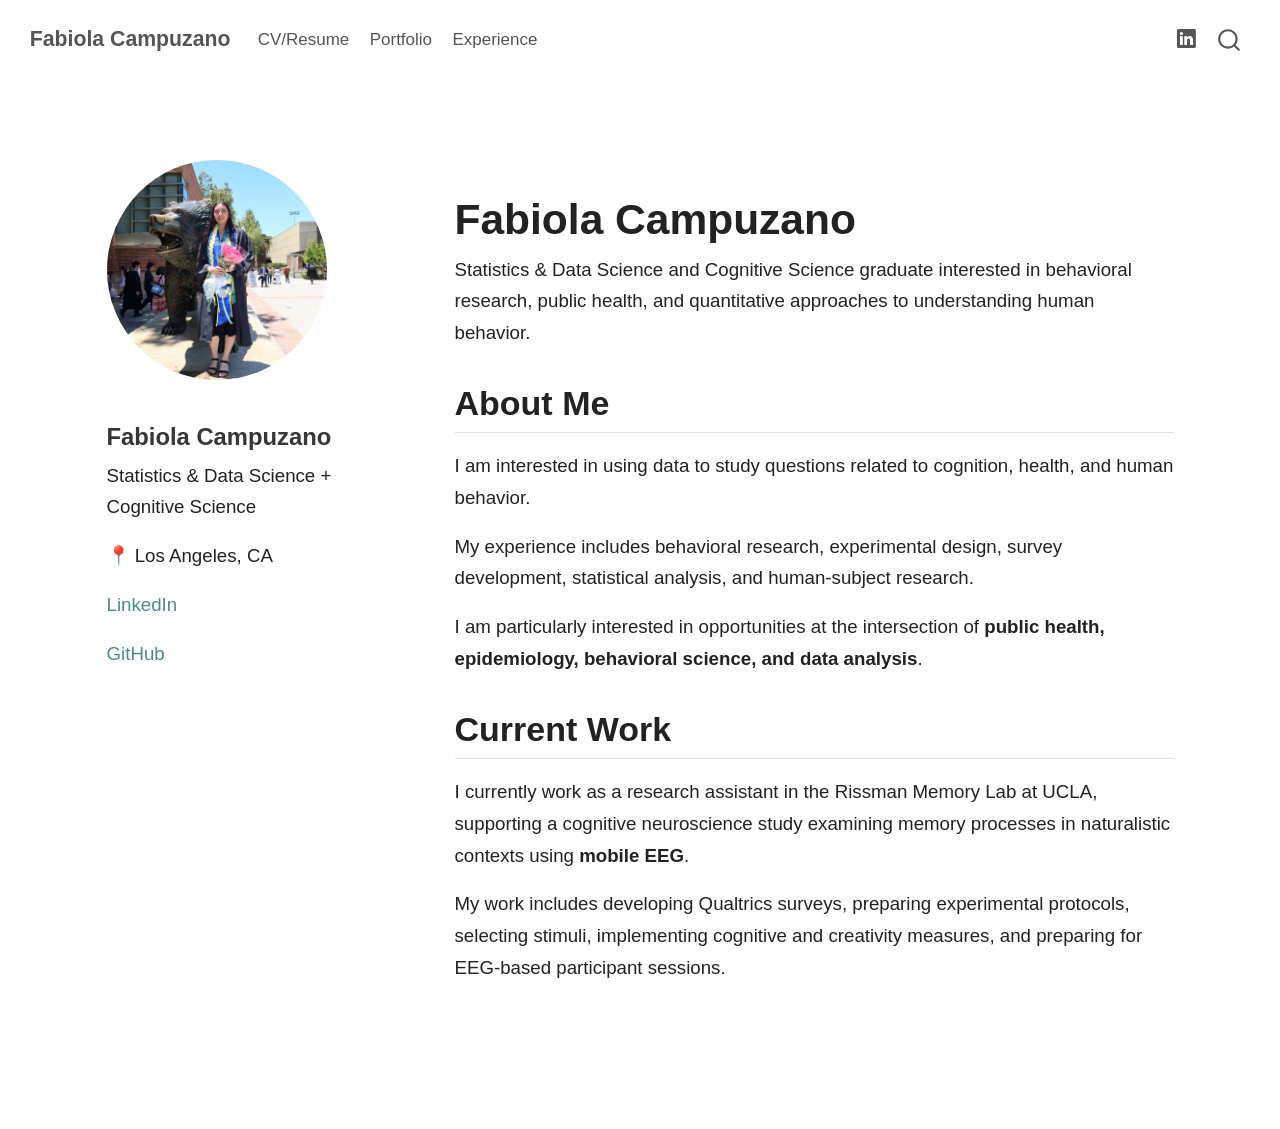
==== docs/index.html @ 4faf9474 "Publish portfolio website" ====
<!DOCTYPE html>
<html xmlns="http://www.w3.org/1999/xhtml" lang="en" xml:lang="en"><head>

<meta charset="utf-8">
<meta name="generator" content="quarto-1.8.27">

<meta name="viewport" content="width=device-width, initial-scale=1.0, user-scalable=yes">


<title>Fabiola Campuzano</title>
<style>
code{white-space: pre-wrap;}
span.smallcaps{font-variant: small-caps;}
div.columns{display: flex; gap: min(4vw, 1.5em);}
div.column{flex: auto; overflow-x: auto;}
div.hanging-indent{margin-left: 1.5em; text-indent: -1.5em;}
ul.task-list{list-style: none;}
ul.task-list li input[type="checkbox"] {
  width: 0.8em;
  margin: 0 0.8em 0.2em -1em; /* quarto-specific, see https://github.com/quarto-dev/quarto-cli/issues/4556 */ 
  vertical-align: middle;
}
</style>


<script src="site_libs/quarto-nav/quarto-nav.js"></script>
<script src="site_libs/quarto-nav/headroom.min.js"></script>
<script src="site_libs/clipboard/clipboard.min.js"></script>
<script src="site_libs/quarto-search/autocomplete.umd.js"></script>
<script src="site_libs/quarto-search/fuse.min.js"></script>
<script src="site_libs/quarto-search/quarto-search.js"></script>
<meta name="quarto:offset" content="./">
<script src="site_libs/quarto-html/quarto.js" type="module"></script>
<script src="site_libs/quarto-html/tabsets/tabsets.js" type="module"></script>
<script src="site_libs/quarto-html/axe/axe-check.js" type="module"></script>
<script src="site_libs/quarto-html/popper.min.js"></script>
<script src="site_libs/quarto-html/tippy.umd.min.js"></script>
<script src="site_libs/quarto-html/anchor.min.js"></script>
<link href="site_libs/quarto-html/tippy.css" rel="stylesheet">
<link href="site_libs/quarto-html/quarto-syntax-highlighting-ed96de9b727972fe78a7b5d16c58bf87.css" rel="stylesheet" id="quarto-text-highlighting-styles">
<script src="site_libs/bootstrap/bootstrap.min.js"></script>
<link href="site_libs/bootstrap/bootstrap-icons.css" rel="stylesheet">
<link href="site_libs/bootstrap/bootstrap-5b4ad623e5705c0698d39aec6f10cf02.min.css" rel="stylesheet" append-hash="true" id="quarto-bootstrap" data-mode="light">
<script id="quarto-search-options" type="application/json">{
  "location": "navbar",
  "copy-button": false,
  "collapse-after": 3,
  "panel-placement": "end",
  "type": "overlay",
  "limit": 50,
  "keyboard-shortcut": [
    "f",
    "/",
    "s"
  ],
  "show-item-context": false,
  "language": {
    "search-no-results-text": "No results",
    "search-matching-documents-text": "matching documents",
    "search-copy-link-title": "Copy link to search",
    "search-hide-matches-text": "Hide additional matches",
    "search-more-match-text": "more match in this document",
    "search-more-matches-text": "more matches in this document",
    "search-clear-button-title": "Clear",
    "search-text-placeholder": "",
    "search-detached-cancel-button-title": "Cancel",
    "search-submit-button-title": "Submit",
    "search-label": "Search"
  }
}</script>


<link rel="stylesheet" href="styles.css">
</head>

<body class="nav-fixed quarto-light">

<div id="quarto-search-results"></div>
  <header id="quarto-header" class="headroom fixed-top">
    <nav class="navbar navbar-expand-lg " data-bs-theme="dark">
      <div class="navbar-container container-fluid">
      <div class="navbar-brand-container mx-auto">
    <a class="navbar-brand" href="./index.html">
    <span class="navbar-title">Fabiola Campuzano</span>
    </a>
  </div>
            <div id="quarto-search" class="" title="Search"></div>
          <button class="navbar-toggler" type="button" data-bs-toggle="collapse" data-bs-target="#navbarCollapse" aria-controls="navbarCollapse" role="menu" aria-expanded="false" aria-label="Toggle navigation" onclick="if (window.quartoToggleHeadroom) { window.quartoToggleHeadroom(); }">
  <span class="navbar-toggler-icon"></span>
</button>
          <div class="collapse navbar-collapse" id="navbarCollapse">
            <ul class="navbar-nav navbar-nav-scroll me-auto">
  <li class="nav-item">
    <a class="nav-link" href="./files/fabiola_campuzano_resume.pdf"> 
<span class="menu-text">CV/Resume</span></a>
  </li>  
  <li class="nav-item">
    <a class="nav-link" href="./projects.html"> 
<span class="menu-text">Portfolio</span></a>
  </li>  
  <li class="nav-item">
    <a class="nav-link" href="./experience.html"> 
<span class="menu-text">Experience</span></a>
  </li>  
</ul>
            <ul class="navbar-nav navbar-nav-scroll ms-auto">
  <li class="nav-item compact">
    <a class="nav-link" href="./www.linkedin.com/in/fabiolacampuzano"> <i class="bi bi-linkedin" role="img">
</i> 
<span class="menu-text"></span></a>
  </li>  
</ul>
          </div> <!-- /navcollapse -->
            <div class="quarto-navbar-tools">
</div>
      </div> <!-- /container-fluid -->
    </nav>
</header>
<!-- content -->
<div id="quarto-content" class="quarto-container page-columns page-rows-contents page-layout-full page-navbar">
<!-- sidebar -->
<!-- margin-sidebar -->
    
<!-- main -->
<main class="content column-page" id="quarto-document-content"><header id="title-block-header" class="quarto-title-block"></header>




<div class="profile-layout">
<div class="profile-sidebar">
<p><img src="profile.JPG" class="profile-image img-fluid"></p>
<section id="fabiola-campuzano" class="level3">
<h3 class="anchored" data-anchor-id="fabiola-campuzano">Fabiola Campuzano</h3>
<p>Statistics &amp; Data Science + Cognitive Science</p>
<p>📍 Los Angeles, CA</p>
<p><a href="www.linkedin.com/in/fabiolacampuzano">LinkedIn</a></p>
<p><a href="https://github.com/fabiolacampuzano">GitHub</a></p>
</section>
</div>
<section id="fabiola-campuzano-1" class="level1 profile-main">
<h1>Fabiola Campuzano</h1>
<p>Statistics &amp; Data Science and Cognitive Science graduate interested in behavioral research, public health, and quantitative approaches to understanding human behavior.</p>
<section id="about-me" class="level2">
<h2 class="anchored" data-anchor-id="about-me">About Me</h2>
<p>I am interested in using data to study questions related to cognition, health, and human behavior.</p>
<p>My experience includes behavioral research, experimental design, survey development, statistical analysis, and human-subject research.</p>
<p>I am particularly interested in opportunities at the intersection of <strong>public health, epidemiology, behavioral science, and data analysis</strong>.</p>
</section>
<section id="current-work" class="level2">
<h2 class="anchored" data-anchor-id="current-work">Current Work</h2>
<p>I currently work as a research assistant in the Rissman Memory Lab at UCLA, supporting a cognitive neuroscience study examining memory processes in naturalistic contexts using <strong>mobile EEG</strong>.</p>
<p>My work includes developing Qualtrics surveys, preparing experimental protocols, selecting stimuli, implementing cognitive and creativity measures, and preparing for EEG-based participant sessions.</p>
</section>
</section>
</div>



</main> <!-- /main -->
<script id="quarto-html-after-body" type="application/javascript">
  window.document.addEventListener("DOMContentLoaded", function (event) {
    const icon = "";
    const anchorJS = new window.AnchorJS();
    anchorJS.options = {
      placement: 'right',
      icon: icon
    };
    anchorJS.add('.anchored');
    const isCodeAnnotation = (el) => {
      for (const clz of el.classList) {
        if (clz.startsWith('code-annotation-')) {                     
          return true;
        }
      }
      return false;
    }
    const onCopySuccess = function(e) {
      // button target
      const button = e.trigger;
      // don't keep focus
      button.blur();
      // flash "checked"
      button.classList.add('code-copy-button-checked');
      var currentTitle = button.getAttribute("title");
      button.setAttribute("title", "Copied!");
      let tooltip;
      if (window.bootstrap) {
        button.setAttribute("data-bs-toggle", "tooltip");
        button.setAttribute("data-bs-placement", "left");
        button.setAttribute("data-bs-title", "Copied!");
        tooltip = new bootstrap.Tooltip(button, 
          { trigger: "manual", 
            customClass: "code-copy-button-tooltip",
            offset: [0, -8]});
        tooltip.show();    
      }
      setTimeout(function() {
        if (tooltip) {
          tooltip.hide();
          button.removeAttribute("data-bs-title");
          button.removeAttribute("data-bs-toggle");
          button.removeAttribute("data-bs-placement");
        }
        button.setAttribute("title", currentTitle);
        button.classList.remove('code-copy-button-checked');
      }, 1000);
      // clear code selection
      e.clearSelection();
    }
    const getTextToCopy = function(trigger) {
      const outerScaffold = trigger.parentElement.cloneNode(true);
      const codeEl = outerScaffold.querySelector('code');
      for (const childEl of codeEl.children) {
        if (isCodeAnnotation(childEl)) {
          childEl.remove();
        }
      }
      return codeEl.innerText;
    }
    const clipboard = new window.ClipboardJS('.code-copy-button:not([data-in-quarto-modal])', {
      text: getTextToCopy
    });
    clipboard.on('success', onCopySuccess);
    if (window.document.getElementById('quarto-embedded-source-code-modal')) {
      const clipboardModal = new window.ClipboardJS('.code-copy-button[data-in-quarto-modal]', {
        text: getTextToCopy,
        container: window.document.getElementById('quarto-embedded-source-code-modal')
      });
      clipboardModal.on('success', onCopySuccess);
    }
      var localhostRegex = new RegExp(/^(?:http|https):\/\/localhost\:?[0-9]*\//);
      var mailtoRegex = new RegExp(/^mailto:/);
        var filterRegex = new RegExp('/' + window.location.host + '/');
      var isInternal = (href) => {
          return filterRegex.test(href) || localhostRegex.test(href) || mailtoRegex.test(href);
      }
      // Inspect non-navigation links and adorn them if external
     var links = window.document.querySelectorAll('a[href]:not(.nav-link):not(.navbar-brand):not(.toc-action):not(.sidebar-link):not(.sidebar-item-toggle):not(.pagination-link):not(.no-external):not([aria-hidden]):not(.dropdown-item):not(.quarto-navigation-tool):not(.about-link)');
      for (var i=0; i<links.length; i++) {
        const link = links[i];
        if (!isInternal(link.href)) {
          // undo the damage that might have been done by quarto-nav.js in the case of
          // links that we want to consider external
          if (link.dataset.originalHref !== undefined) {
            link.href = link.dataset.originalHref;
          }
        }
      }
    function tippyHover(el, contentFn, onTriggerFn, onUntriggerFn) {
      const config = {
        allowHTML: true,
        maxWidth: 500,
        delay: 100,
        arrow: false,
        appendTo: function(el) {
            return el.parentElement;
        },
        interactive: true,
        interactiveBorder: 10,
        theme: 'quarto',
        placement: 'bottom-start',
      };
      if (contentFn) {
        config.content = contentFn;
      }
      if (onTriggerFn) {
        config.onTrigger = onTriggerFn;
      }
      if (onUntriggerFn) {
        config.onUntrigger = onUntriggerFn;
      }
      window.tippy(el, config); 
    }
    const noterefs = window.document.querySelectorAll('a[role="doc-noteref"]');
    for (var i=0; i<noterefs.length; i++) {
      const ref = noterefs[i];
      tippyHover(ref, function() {
        // use id or data attribute instead here
        let href = ref.getAttribute('data-footnote-href') || ref.getAttribute('href');
        try { href = new URL(href).hash; } catch {}
        const id = href.replace(/^#\/?/, "");
        const note = window.document.getElementById(id);
        if (note) {
          return note.innerHTML;
        } else {
          return "";
        }
      });
    }
    const xrefs = window.document.querySelectorAll('a.quarto-xref');
    const processXRef = (id, note) => {
      // Strip column container classes
      const stripColumnClz = (el) => {
        el.classList.remove("page-full", "page-columns");
        if (el.children) {
          for (const child of el.children) {
            stripColumnClz(child);
          }
        }
      }
      stripColumnClz(note)
      if (id === null || id.startsWith('sec-')) {
        // Special case sections, only their first couple elements
        const container = document.createElement("div");
        if (note.children && note.children.length > 2) {
          container.appendChild(note.children[0].cloneNode(true));
          for (let i = 1; i < note.children.length; i++) {
            const child = note.children[i];
            if (child.tagName === "P" && child.innerText === "") {
              continue;
            } else {
              container.appendChild(child.cloneNode(true));
              break;
            }
          }
          if (window.Quarto?.typesetMath) {
            window.Quarto.typesetMath(container);
          }
          return container.innerHTML
        } else {
          if (window.Quarto?.typesetMath) {
            window.Quarto.typesetMath(note);
          }
          return note.innerHTML;
        }
      } else {
        // Remove any anchor links if they are present
        const anchorLink = note.querySelector('a.anchorjs-link');
        if (anchorLink) {
          anchorLink.remove();
        }
        if (window.Quarto?.typesetMath) {
          window.Quarto.typesetMath(note);
        }
        if (note.classList.contains("callout")) {
          return note.outerHTML;
        } else {
          return note.innerHTML;
        }
      }
    }
    for (var i=0; i<xrefs.length; i++) {
      const xref = xrefs[i];
      tippyHover(xref, undefined, function(instance) {
        instance.disable();
        let url = xref.getAttribute('href');
        let hash = undefined; 
        if (url.startsWith('#')) {
          hash = url;
        } else {
          try { hash = new URL(url).hash; } catch {}
        }
        if (hash) {
          const id = hash.replace(/^#\/?/, "");
          const note = window.document.getElementById(id);
          if (note !== null) {
            try {
              const html = processXRef(id, note.cloneNode(true));
              instance.setContent(html);
            } finally {
              instance.enable();
              instance.show();
            }
          } else {
            // See if we can fetch this
            fetch(url.split('#')[0])
            .then(res => res.text())
            .then(html => {
              const parser = new DOMParser();
              const htmlDoc = parser.parseFromString(html, "text/html");
              const note = htmlDoc.getElementById(id);
              if (note !== null) {
                const html = processXRef(id, note);
                instance.setContent(html);
              } 
            }).finally(() => {
              instance.enable();
              instance.show();
            });
          }
        } else {
          // See if we can fetch a full url (with no hash to target)
          // This is a special case and we should probably do some content thinning / targeting
          fetch(url)
          .then(res => res.text())
          .then(html => {
            const parser = new DOMParser();
            const htmlDoc = parser.parseFromString(html, "text/html");
            const note = htmlDoc.querySelector('main.content');
            if (note !== null) {
              // This should only happen for chapter cross references
              // (since there is no id in the URL)
              // remove the first header
              if (note.children.length > 0 && note.children[0].tagName === "HEADER") {
                note.children[0].remove();
              }
              const html = processXRef(null, note);
              instance.setContent(html);
            } 
          }).finally(() => {
            instance.enable();
            instance.show();
          });
        }
      }, function(instance) {
      });
    }
        let selectedAnnoteEl;
        const selectorForAnnotation = ( cell, annotation) => {
          let cellAttr = 'data-code-cell="' + cell + '"';
          let lineAttr = 'data-code-annotation="' +  annotation + '"';
          const selector = 'span[' + cellAttr + '][' + lineAttr + ']';
          return selector;
        }
        const selectCodeLines = (annoteEl) => {
          const doc = window.document;
          const targetCell = annoteEl.getAttribute("data-target-cell");
          const targetAnnotation = annoteEl.getAttribute("data-target-annotation");
          const annoteSpan = window.document.querySelector(selectorForAnnotation(targetCell, targetAnnotation));
          const lines = annoteSpan.getAttribute("data-code-lines").split(",");
          const lineIds = lines.map((line) => {
            return targetCell + "-" + line;
          })
          let top = null;
          let height = null;
          let parent = null;
          if (lineIds.length > 0) {
              //compute the position of the single el (top and bottom and make a div)
              const el = window.document.getElementById(lineIds[0]);
              top = el.offsetTop;
              height = el.offsetHeight;
              parent = el.parentElement.parentElement;
            if (lineIds.length > 1) {
              const lastEl = window.document.getElementById(lineIds[lineIds.length - 1]);
              const bottom = lastEl.offsetTop + lastEl.offsetHeight;
              height = bottom - top;
            }
            if (top !== null && height !== null && parent !== null) {
              // cook up a div (if necessary) and position it 
              let div = window.document.getElementById("code-annotation-line-highlight");
              if (div === null) {
                div = window.document.createElement("div");
                div.setAttribute("id", "code-annotation-line-highlight");
                div.style.position = 'absolute';
                parent.appendChild(div);
              }
              div.style.top = top - 2 + "px";
              div.style.height = height + 4 + "px";
              div.style.left = 0;
              let gutterDiv = window.document.getElementById("code-annotation-line-highlight-gutter");
              if (gutterDiv === null) {
                gutterDiv = window.document.createElement("div");
                gutterDiv.setAttribute("id", "code-annotation-line-highlight-gutter");
                gutterDiv.style.position = 'absolute';
                const codeCell = window.document.getElementById(targetCell);
                const gutter = codeCell.querySelector('.code-annotation-gutter');
                gutter.appendChild(gutterDiv);
              }
              gutterDiv.style.top = top - 2 + "px";
              gutterDiv.style.height = height + 4 + "px";
            }
            selectedAnnoteEl = annoteEl;
          }
        };
        const unselectCodeLines = () => {
          const elementsIds = ["code-annotation-line-highlight", "code-annotation-line-highlight-gutter"];
          elementsIds.forEach((elId) => {
            const div = window.document.getElementById(elId);
            if (div) {
              div.remove();
            }
          });
          selectedAnnoteEl = undefined;
        };
          // Handle positioning of the toggle
      window.addEventListener(
        "resize",
        throttle(() => {
          elRect = undefined;
          if (selectedAnnoteEl) {
            selectCodeLines(selectedAnnoteEl);
          }
        }, 10)
      );
      function throttle(fn, ms) {
      let throttle = false;
      let timer;
        return (...args) => {
          if(!throttle) { // first call gets through
              fn.apply(this, args);
              throttle = true;
          } else { // all the others get throttled
              if(timer) clearTimeout(timer); // cancel #2
              timer = setTimeout(() => {
                fn.apply(this, args);
                timer = throttle = false;
              }, ms);
          }
        };
      }
        // Attach click handler to the DT
        const annoteDls = window.document.querySelectorAll('dt[data-target-cell]');
        for (const annoteDlNode of annoteDls) {
          annoteDlNode.addEventListener('click', (event) => {
            const clickedEl = event.target;
            if (clickedEl !== selectedAnnoteEl) {
              unselectCodeLines();
              const activeEl = window.document.querySelector('dt[data-target-cell].code-annotation-active');
              if (activeEl) {
                activeEl.classList.remove('code-annotation-active');
              }
              selectCodeLines(clickedEl);
              clickedEl.classList.add('code-annotation-active');
            } else {
              // Unselect the line
              unselectCodeLines();
              clickedEl.classList.remove('code-annotation-active');
            }
          });
        }
    const findCites = (el) => {
      const parentEl = el.parentElement;
      if (parentEl) {
        const cites = parentEl.dataset.cites;
        if (cites) {
          return {
            el,
            cites: cites.split(' ')
          };
        } else {
          return findCites(el.parentElement)
        }
      } else {
        return undefined;
      }
    };
    var bibliorefs = window.document.querySelectorAll('a[role="doc-biblioref"]');
    for (var i=0; i<bibliorefs.length; i++) {
      const ref = bibliorefs[i];
      const citeInfo = findCites(ref);
      if (citeInfo) {
        tippyHover(citeInfo.el, function() {
          var popup = window.document.createElement('div');
          citeInfo.cites.forEach(function(cite) {
            var citeDiv = window.document.createElement('div');
            citeDiv.classList.add('hanging-indent');
            citeDiv.classList.add('csl-entry');
            var biblioDiv = window.document.getElementById('ref-' + cite);
            if (biblioDiv) {
              citeDiv.innerHTML = biblioDiv.innerHTML;
            }
            popup.appendChild(citeDiv);
          });
          return popup.innerHTML;
        });
      }
    }
  });
  </script>
</div> <!-- /content -->




</body></html>
---- docs/site_libs/quarto-html/tippy.css ----
.tippy-box[data-animation=fade][data-state=hidden]{opacity:0}[data-tippy-root]{max-width:calc(100vw - 10px)}.tippy-box{position:relative;background-color:#333;color:#fff;border-radius:4px;font-size:14px;line-height:1.4;white-space:normal;outline:0;transition-property:transform,visibility,opacity}.tippy-box[data-placement^=top]>.tippy-arrow{bottom:0}.tippy-box[data-placement^=top]>.tippy-arrow:before{bottom:-7px;left:0;border-width:8px 8px 0;border-top-color:initial;transform-origin:center top}.tippy-box[data-placement^=bottom]>.tippy-arrow{top:0}.tippy-box[data-placement^=bottom]>.tippy-arrow:before{top:-7px;left:0;border-width:0 8px 8px;border-bottom-color:initial;transform-origin:center bottom}.tippy-box[data-placement^=left]>.tippy-arrow{right:0}.tippy-box[data-placement^=left]>.tippy-arrow:before{border-width:8px 0 8px 8px;border-left-color:initial;right:-7px;transform-origin:center left}.tippy-box[data-placement^=right]>.tippy-arrow{left:0}.tippy-box[data-placement^=right]>.tippy-arrow:before{left:-7px;border-width:8px 8px 8px 0;border-right-color:initial;transform-origin:center right}.tippy-box[data-inertia][data-state=visible]{transition-timing-function:cubic-bezier(.54,1.5,.38,1.11)}.tippy-arrow{width:16px;height:16px;color:#333}.tippy-arrow:before{content:"";position:absolute;border-color:transparent;border-style:solid}.tippy-content{position:relative;padding:5px 9px;z-index:1}
---- docs/site_libs/quarto-html/quarto-syntax-highlighting-ed96de9b727972fe78a7b5d16c58bf87.css ----
/* quarto syntax highlight colors */
:root {
  --quarto-hl-ot-color: #003B4F;
  --quarto-hl-at-color: #657422;
  --quarto-hl-ss-color: #20794D;
  --quarto-hl-an-color: #5E5E5E;
  --quarto-hl-fu-color: #4758AB;
  --quarto-hl-st-color: #20794D;
  --quarto-hl-cf-color: #003B4F;
  --quarto-hl-op-color: #5E5E5E;
  --quarto-hl-er-color: #AD0000;
  --quarto-hl-bn-color: #AD0000;
  --quarto-hl-al-color: #AD0000;
  --quarto-hl-va-color: #111111;
  --quarto-hl-bu-color: inherit;
  --quarto-hl-ex-color: inherit;
  --quarto-hl-pp-color: #AD0000;
  --quarto-hl-in-color: #5E5E5E;
  --quarto-hl-vs-color: #20794D;
  --quarto-hl-wa-color: #5E5E5E;
  --quarto-hl-do-color: #5E5E5E;
  --quarto-hl-im-color: #00769E;
  --quarto-hl-ch-color: #20794D;
  --quarto-hl-dt-color: #AD0000;
  --quarto-hl-fl-color: #AD0000;
  --quarto-hl-co-color: #5E5E5E;
  --quarto-hl-cv-color: #5E5E5E;
  --quarto-hl-cn-color: #8f5902;
  --quarto-hl-sc-color: #5E5E5E;
  --quarto-hl-dv-color: #AD0000;
  --quarto-hl-kw-color: #003B4F;
}

/* other quarto variables */
:root {
  --quarto-font-monospace: SFMono-Regular, Menlo, Monaco, Consolas, "Liberation Mono", "Courier New", monospace;
}

/* syntax highlight based on Pandoc's rules */
pre > code.sourceCode > span {
  color: #003B4F;
}

code.sourceCode > span {
  color: #003B4F;
}

div.sourceCode,
div.sourceCode pre.sourceCode {
  color: #003B4F;
}

/* Normal */
code span {
  color: #003B4F;
}

/* Alert */
code span.al {
  color: #AD0000;
  font-style: inherit;
}

/* Annotation */
code span.an {
  color: #5E5E5E;
  font-style: inherit;
}

/* Attribute */
code span.at {
  color: #657422;
  font-style: inherit;
}

/* BaseN */
code span.bn {
  color: #AD0000;
  font-style: inherit;
}

/* BuiltIn */
code span.bu {
  font-style: inherit;
}

/* ControlFlow */
code span.cf {
  color: #003B4F;
  font-weight: bold;
  font-style: inherit;
}

/* Char */
code span.ch {
  color: #20794D;
  font-style: inherit;
}

/* Constant */
code span.cn {
  color: #8f5902;
  font-style: inherit;
}

/* Comment */
code span.co {
  color: #5E5E5E;
  font-style: inherit;
}

/* CommentVar */
code span.cv {
  color: #5E5E5E;
  font-style: italic;
}

/* Documentation */
code span.do {
  color: #5E5E5E;
  font-style: italic;
}

/* DataType */
code span.dt {
  color: #AD0000;
  font-style: inherit;
}

/* DecVal */
code span.dv {
  color: #AD0000;
  font-style: inherit;
}

/* Error */
code span.er {
  color: #AD0000;
  font-style: inherit;
}

/* Extension */
code span.ex {
  font-style: inherit;
}

/* Float */
code span.fl {
  color: #AD0000;
  font-style: inherit;
}

/* Function */
code span.fu {
  color: #4758AB;
  font-style: inherit;
}

/* Import */
code span.im {
  color: #00769E;
  font-style: inherit;
}

/* Information */
code span.in {
  color: #5E5E5E;
  font-style: inherit;
}

/* Keyword */
code span.kw {
  color: #003B4F;
  font-weight: bold;
  font-style: inherit;
}

/* Operator */
code span.op {
  color: #5E5E5E;
  font-style: inherit;
}

/* Other */
code span.ot {
  color: #003B4F;
  font-style: inherit;
}

/* Preprocessor */
code span.pp {
  color: #AD0000;
  font-style: inherit;
}

/* SpecialChar */
code span.sc {
  color: #5E5E5E;
  font-style: inherit;
}

/* SpecialString */
code span.ss {
  color: #20794D;
  font-style: inherit;
}

/* String */
code span.st {
  color: #20794D;
  font-style: inherit;
}

/* Variable */
code span.va {
  color: #111111;
  font-style: inherit;
}

/* VerbatimString */
code span.vs {
  color: #20794D;
  font-style: inherit;
}

/* Warning */
code span.wa {
  color: #5E5E5E;
  font-style: italic;
}

.prevent-inlining {
  content: "</";
}

/*# sourceMappingURL=0920dd6d7437995b8cdf7429764427b1.css.map */
---- docs/styles.css ----
body {
  font-family: Arial, Helvetica, sans-serif;
  color: #222;
  background-color: #ffffff;
}

.navbar {
  background-color: #ffffff;
  border-bottom: none;
  padding-top: 1rem;
  padding-bottom: 1rem;
}

.navbar-brand {
  font-weight: 700;
}

.profile-layout {
  display: grid;
  grid-template-columns: 280px 1fr;
  gap: 4rem;
  max-width: 1200px;
  margin: 3rem auto;
  padding: 0 2rem;
}

.profile-sidebar {
  font-size: 0.95rem;
}

.profile-main {
  max-width: 800px;
}

.profile-image {
  width: 220px;
  height: 220px;
  object-fit: cover;
  border-radius: 50%;
  margin-bottom: 1rem;
}

.profile-main h1 {
  font-size: 2.5rem;
  font-weight: 700;
  margin-bottom: 0.5rem;
}

.profile-main h2 {
  font-size: 2rem;
  font-weight: 700;
  margin-top: 2rem;
}

.profile-sidebar h3 {
  font-size: 1.4rem;
  font-weight: 700;
}

a {
  color: #4c8c8a;
  text-decoration: none;
}

a:hover {
  text-decoration: underline;
}

p {
  font-size: 1.1rem;
  line-height: 1.7;
}

@media (max-width: 800px) {
  .profile-layout {
    grid-template-columns: 1fr;
    gap: 2rem;
  }

  .profile-image {
    width: 180px;
    height: 180px;
  }
}
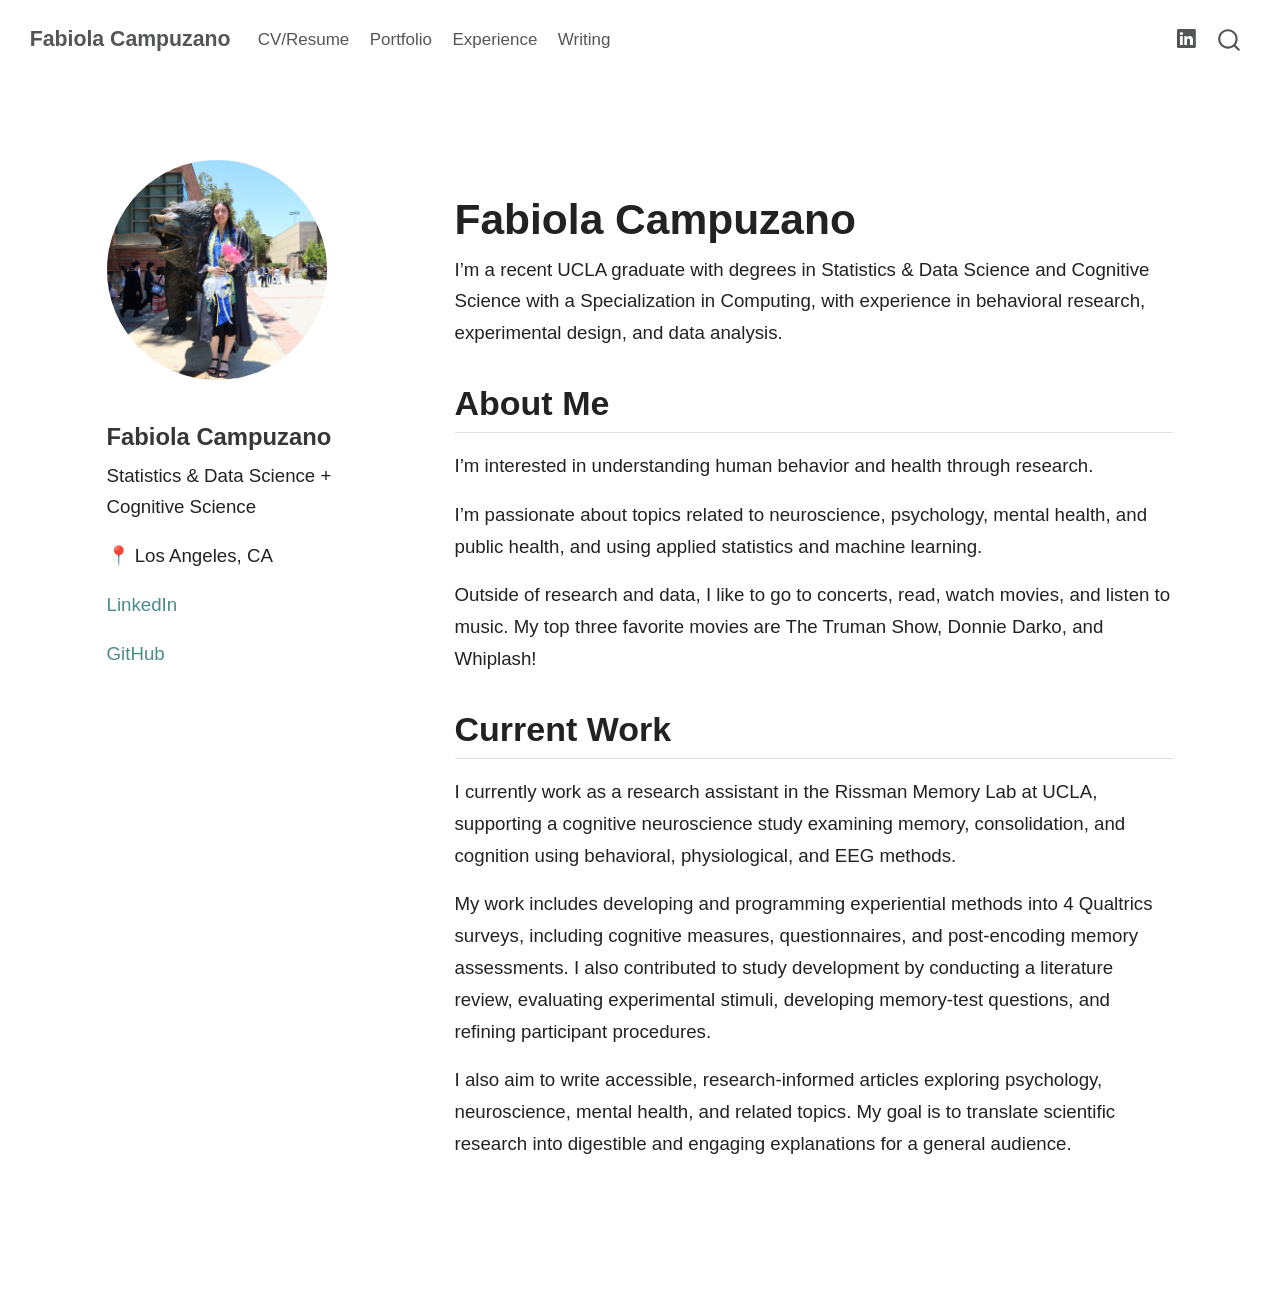
==== commit f909a20a: "Render and update website." ====
--- a/docs/index.html
+++ b/docs/index.html
@@ -102,10 +102,14 @@
     <a class="nav-link" href="./experience.html"> 
 <span class="menu-text">Experience</span></a>
   </li>  
+  <li class="nav-item">
+    <a class="nav-link" href="./writing.html"> 
+<span class="menu-text">Writing</span></a>
+  </li>  
 </ul>
             <ul class="navbar-nav navbar-nav-scroll ms-auto">
   <li class="nav-item compact">
-    <a class="nav-link" href="./www.linkedin.com/in/fabiolacampuzano"> <i class="bi bi-linkedin" role="img">
+    <a class="nav-link" href="https://www.linkedin.com/in/fabiolacampuzano/"> <i class="bi bi-linkedin" role="img">
 </i> 
 <span class="menu-text"></span></a>
   </li>  
@@ -134,23 +138,24 @@
 <h3 class="anchored" data-anchor-id="fabiola-campuzano">Fabiola Campuzano</h3>
 <p>Statistics &amp; Data Science + Cognitive Science</p>
 <p>📍 Los Angeles, CA</p>
-<p><a href="www.linkedin.com/in/fabiolacampuzano">LinkedIn</a></p>
+<p><a href="https://www.linkedin.com/in/fabiolacampuzano/">LinkedIn</a></p>
 <p><a href="https://github.com/fabiolacampuzano">GitHub</a></p>
 </section>
 </div>
 <section id="fabiola-campuzano-1" class="level1 profile-main">
 <h1>Fabiola Campuzano</h1>
-<p>Statistics &amp; Data Science and Cognitive Science graduate interested in behavioral research, public health, and quantitative approaches to understanding human behavior.</p>
+<p>I’m a recent UCLA graduate with degrees in Statistics &amp; Data Science and Cognitive Science with a Specialization in Computing, with experience in behavioral research, experimental design, and data analysis.</p>
 <section id="about-me" class="level2">
 <h2 class="anchored" data-anchor-id="about-me">About Me</h2>
-<p>I am interested in using data to study questions related to cognition, health, and human behavior.</p>
-<p>My experience includes behavioral research, experimental design, survey development, statistical analysis, and human-subject research.</p>
-<p>I am particularly interested in opportunities at the intersection of <strong>public health, epidemiology, behavioral science, and data analysis</strong>.</p>
+<p>I’m interested in understanding human behavior and health through research.</p>
+<p>I’m passionate about topics related to neuroscience, psychology, mental health, and public health, and using applied statistics and machine learning.</p>
+<p>Outside of research and data, I like to go to concerts, read, watch movies, and listen to music. My top three favorite movies are The Truman Show, Donnie Darko, and Whiplash!</p>
 </section>
 <section id="current-work" class="level2">
 <h2 class="anchored" data-anchor-id="current-work">Current Work</h2>
-<p>I currently work as a research assistant in the Rissman Memory Lab at UCLA, supporting a cognitive neuroscience study examining memory processes in naturalistic contexts using <strong>mobile EEG</strong>.</p>
-<p>My work includes developing Qualtrics surveys, preparing experimental protocols, selecting stimuli, implementing cognitive and creativity measures, and preparing for EEG-based participant sessions.</p>
+<p>I currently work as a research assistant in the Rissman Memory Lab at UCLA, supporting a cognitive neuroscience study examining memory, consolidation, and cognition using behavioral, physiological, and EEG methods.</p>
+<p>My work includes developing and programming experiential methods into 4 Qualtrics surveys, including cognitive measures, questionnaires, and post-encoding memory assessments. I also contributed to study development by conducting a literature review, evaluating experimental stimuli, developing memory-test questions, and refining participant procedures.</p>
+<p>I also aim to write accessible, research-informed articles exploring psychology, neuroscience, mental health, and related topics. My goal is to translate scientific research into digestible and engaging explanations for a general audience.</p>
 </section>
 </section>
 </div>
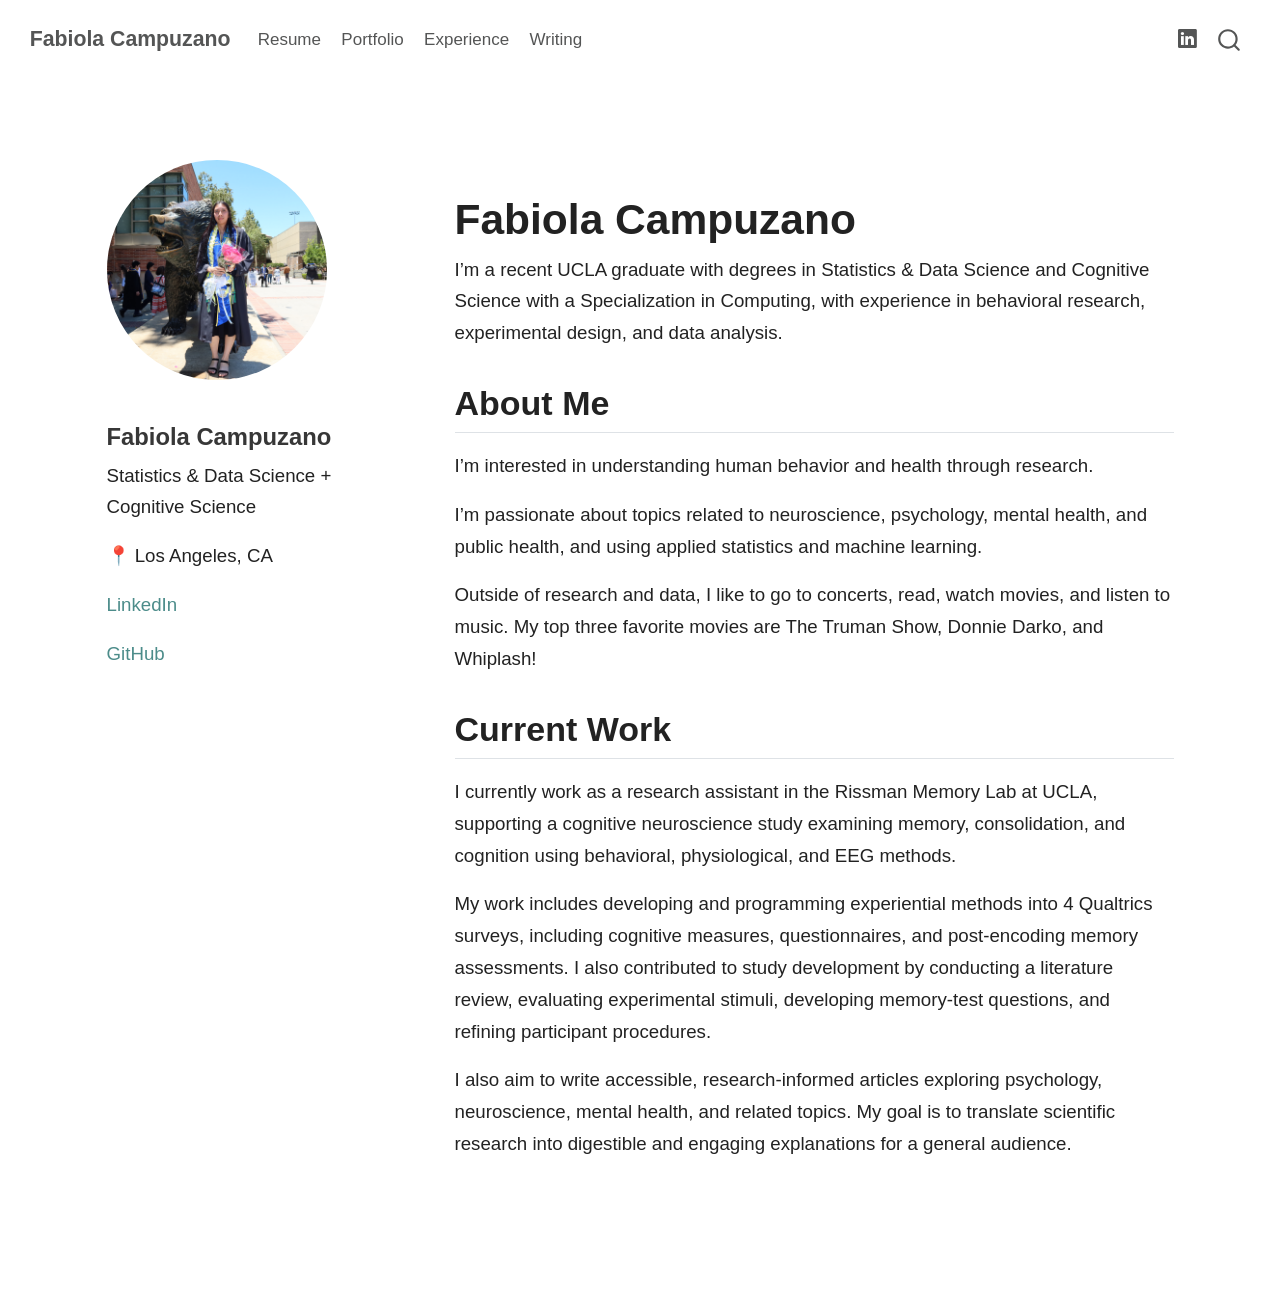
==== commit bd16bcd5: "Render and update website" ====
--- a/docs/index.html
+++ b/docs/index.html
@@ -92,7 +92,7 @@
             <ul class="navbar-nav navbar-nav-scroll me-auto">
   <li class="nav-item">
     <a class="nav-link" href="./files/fabiola_campuzano_resume.pdf"> 
-<span class="menu-text">CV/Resume</span></a>
+<span class="menu-text">Resume</span></a>
   </li>  
   <li class="nav-item">
     <a class="nav-link" href="./projects.html"> 
